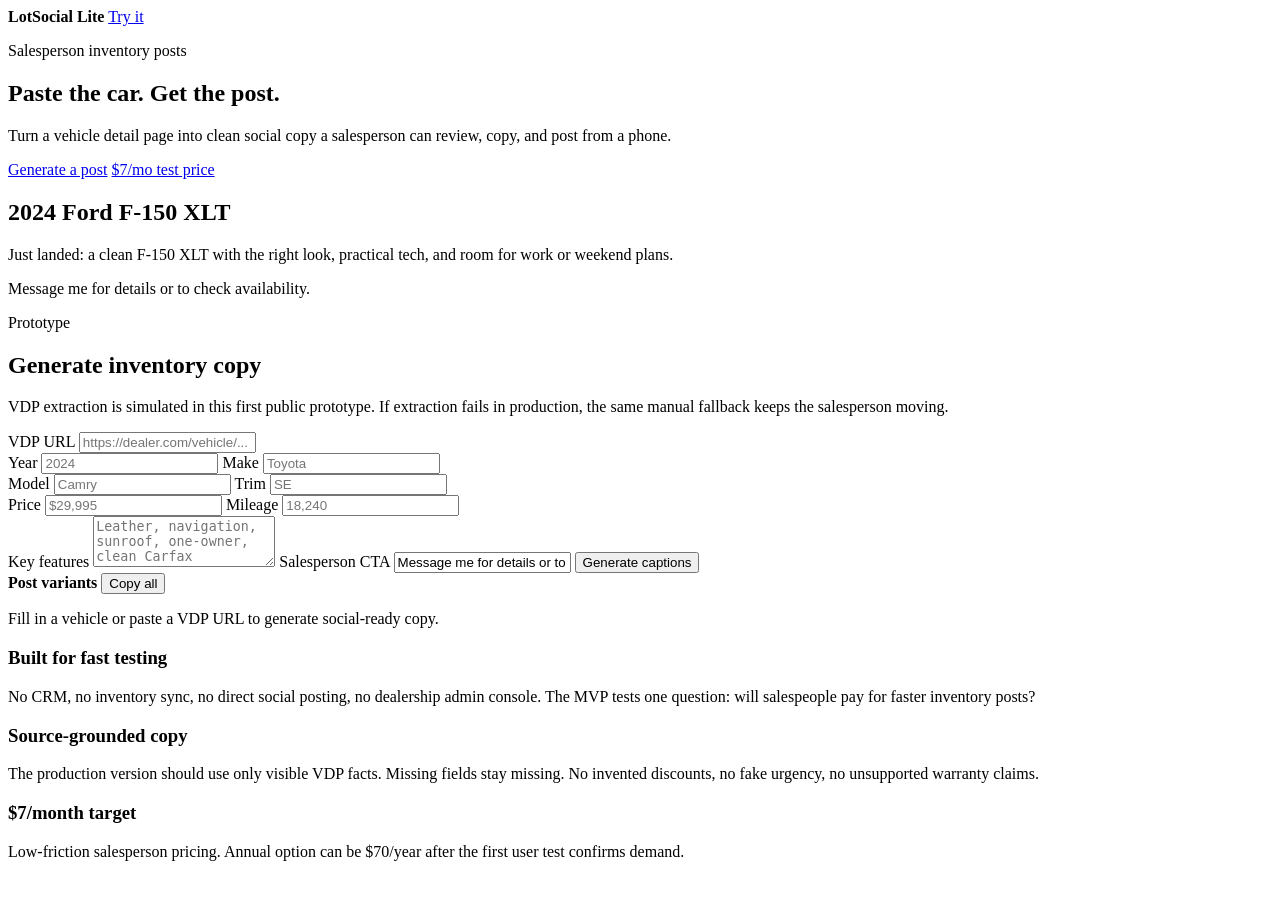
==== lotsocial-lite/index.html @ 6b3e2ec0 "Add LotSocial Lite prototype page" ====
<!doctype html>
<html lang="en">
  <head>
    <meta charset="utf-8" />
    <meta name="viewport" content="width=device-width, initial-scale=1" />
    <title>LotSocial Lite</title>
    <meta
      name="description"
      content="Paste a vehicle detail page and turn it into social-ready inventory copy in under 60 seconds."
    />
    <link rel="stylesheet" href="styles.css" />
  </head>
  <body>
    <main>
      <section class="hero">
        <nav>
          <strong>LotSocial Lite</strong>
          <a href="#try">Try it</a>
        </nav>
        <div class="hero-grid">
          <div>
            <p class="eyebrow">Salesperson inventory posts</p>
            <h1>Paste the car. Get the post.</h1>
            <p class="lede">
              Turn a vehicle detail page into clean social copy a salesperson can review, copy, and post from a phone.
            </p>
            <div class="hero-actions">
              <a class="button primary" href="#try">Generate a post</a>
              <a class="button ghost" href="#pricing">$7/mo test price</a>
            </div>
          </div>
          <div class="phone-card" aria-label="Example generated post">
            <div class="phone-top"></div>
            <h2>2024 Ford F-150 XLT</h2>
            <p>
              Just landed: a clean F-150 XLT with the right look, practical tech, and room for work or weekend plans.
            </p>
            <span>Message me for details or to check availability.</span>
          </div>
        </div>
      </section>

      <section class="workflow" id="try">
        <div class="section-heading">
          <p class="eyebrow">Prototype</p>
          <h2>Generate inventory copy</h2>
          <p>
            VDP extraction is simulated in this first public prototype. If extraction fails in production, the same manual fallback keeps the salesperson moving.
          </p>
        </div>

        <div class="builder">
          <form id="vehicleForm">
            <label>
              VDP URL
              <input id="vdpUrl" type="url" placeholder="https://dealer.com/vehicle/..." />
            </label>
            <div class="two-col">
              <label>
                Year
                <input id="year" placeholder="2024" />
              </label>
              <label>
                Make
                <input id="make" placeholder="Toyota" />
              </label>
            </div>
            <div class="two-col">
              <label>
                Model
                <input id="model" placeholder="Camry" />
              </label>
              <label>
                Trim
                <input id="trim" placeholder="SE" />
              </label>
            </div>
            <div class="two-col">
              <label>
                Price
                <input id="price" placeholder="$29,995" />
              </label>
              <label>
                Mileage
                <input id="mileage" placeholder="18,240" />
              </label>
            </div>
            <label>
              Key features
              <textarea id="features" rows="3" placeholder="Leather, navigation, sunroof, one-owner, clean Carfax"></textarea>
            </label>
            <label>
              Salesperson CTA
              <input id="cta" value="Message me for details or to check availability." />
            </label>
            <button type="submit">Generate captions</button>
          </form>

          <div class="output-panel">
            <div class="output-top">
              <strong>Post variants</strong>
              <button id="copyAll" type="button">Copy all</button>
            </div>
            <div id="outputs" class="outputs">
              <p class="empty">Fill in a vehicle or paste a VDP URL to generate social-ready copy.</p>
            </div>
          </div>
        </div>
      </section>

      <section class="rules">
        <article>
          <h3>Built for fast testing</h3>
          <p>No CRM, no inventory sync, no direct social posting, no dealership admin console. The MVP tests one question: will salespeople pay for faster inventory posts?</p>
        </article>
        <article>
          <h3>Source-grounded copy</h3>
          <p>The production version should use only visible VDP facts. Missing fields stay missing. No invented discounts, no fake urgency, no unsupported warranty claims.</p>
        </article>
        <article id="pricing">
          <h3>$7/month target</h3>
          <p>Low-friction salesperson pricing. Annual option can be $70/year after the first user test confirms demand.</p>
        </article>
      </section>
    </main>
    <script src="app.js"></script>
  </body>
</html>
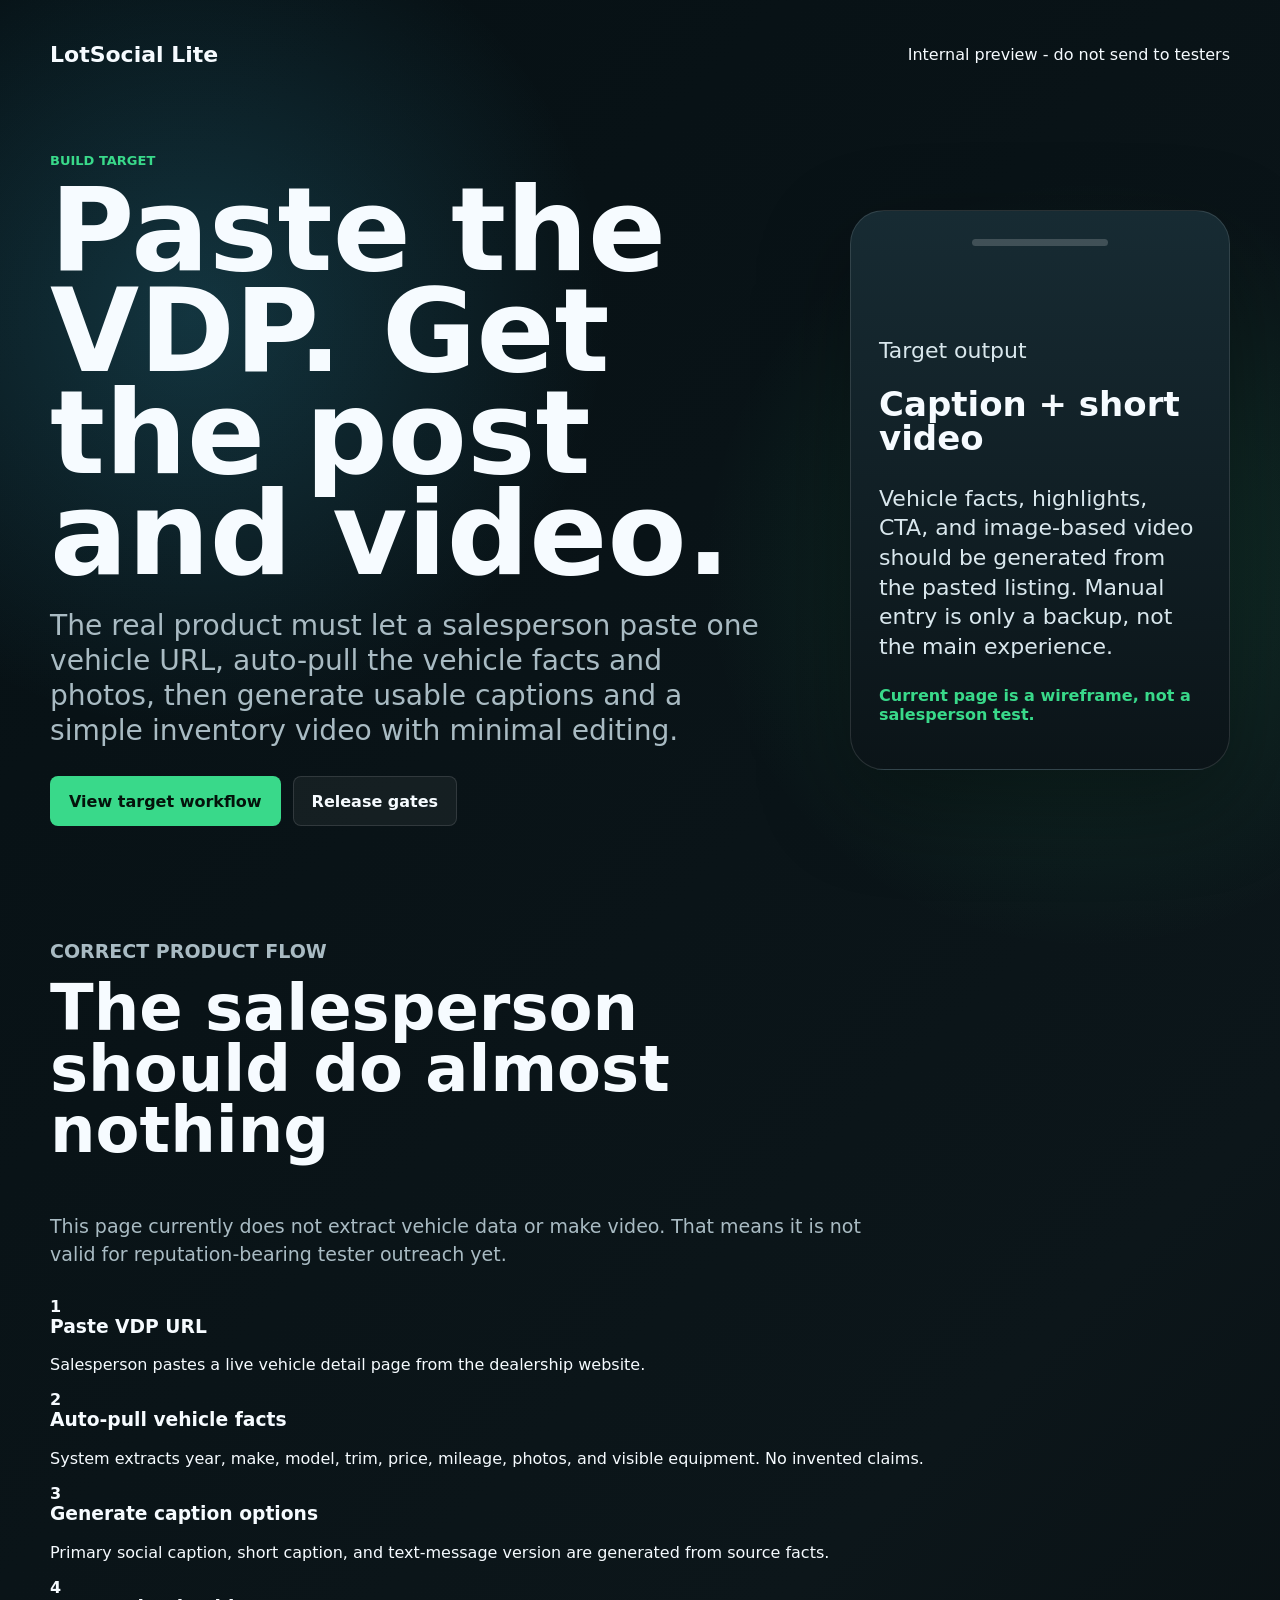
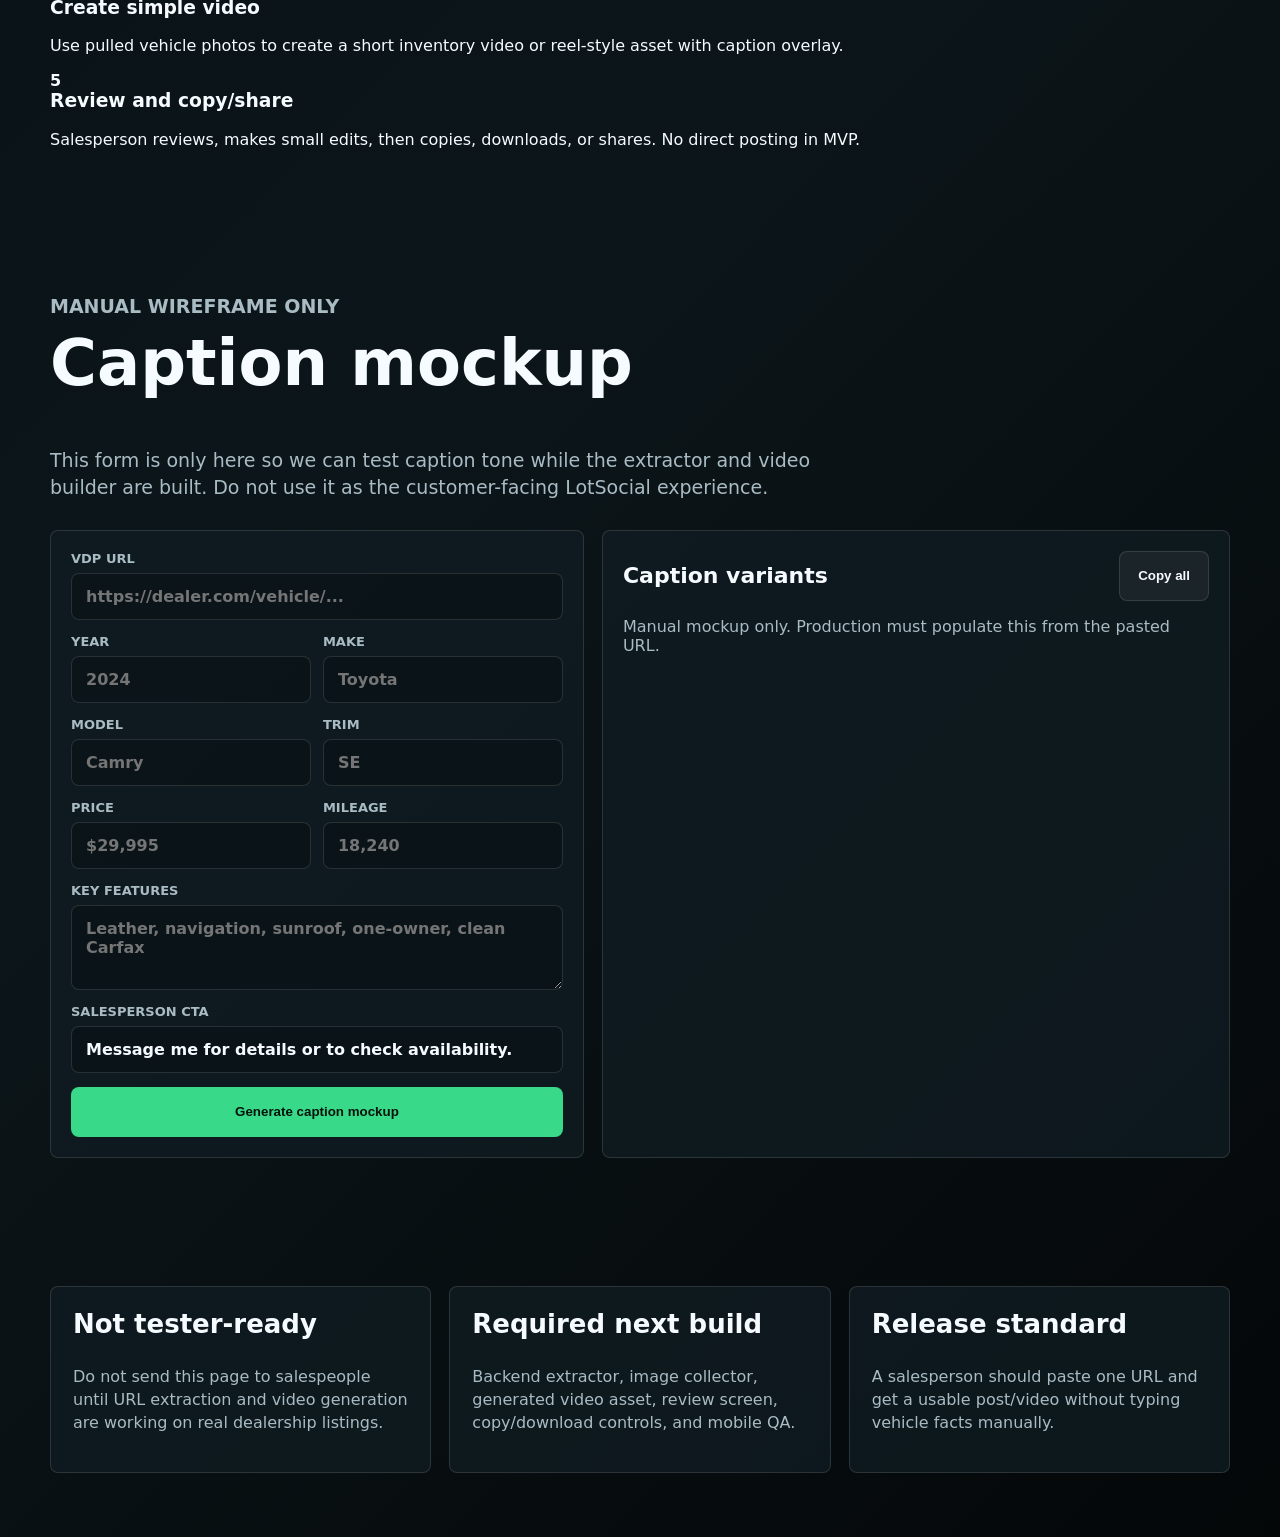
==== commit 59cf21d5: "Reframe LotSocial Lite as internal preview" ====
--- a/lotsocial-lite/index.html
+++ b/lotsocial-lite/index.html
@@ -3,10 +3,10 @@
   <head>
     <meta charset="utf-8" />
     <meta name="viewport" content="width=device-width, initial-scale=1" />
-    <title>LotSocial Lite</title>
+    <title>LotSocial Lite - Internal Preview</title>
     <meta
       name="description"
-      content="Paste a vehicle detail page and turn it into social-ready inventory copy in under 60 seconds."
+      content="Internal build preview for LotSocial Lite. Not ready for salesperson testing."
     />
     <link rel="stylesheet" href="styles.css" />
   </head>
@@ -15,37 +15,76 @@
       <section class="hero">
         <nav>
           <strong>LotSocial Lite</strong>
-          <a href="#try">Try it</a>
+          <span class="status-pill">Internal preview - do not send to testers</span>
         </nav>
         <div class="hero-grid">
           <div>
-            <p class="eyebrow">Salesperson inventory posts</p>
-            <h1>Paste the car. Get the post.</h1>
+            <p class="eyebrow warning">Build target</p>
+            <h1>Paste the VDP. Get the post and video.</h1>
             <p class="lede">
-              Turn a vehicle detail page into clean social copy a salesperson can review, copy, and post from a phone.
+              The real product must let a salesperson paste one vehicle URL, auto-pull the vehicle facts and photos, then generate usable captions and a simple inventory video with minimal editing.
             </p>
             <div class="hero-actions">
-              <a class="button primary" href="#try">Generate a post</a>
-              <a class="button ghost" href="#pricing">$7/mo test price</a>
+              <a class="button primary" href="#workflow">View target workflow</a>
+              <a class="button ghost" href="#gates">Release gates</a>
             </div>
           </div>
-          <div class="phone-card" aria-label="Example generated post">
+          <div class="phone-card" aria-label="Target generated output">
             <div class="phone-top"></div>
-            <h2>2024 Ford F-150 XLT</h2>
+            <p class="mini-label">Target output</p>
+            <h2>Caption + short video</h2>
             <p>
-              Just landed: a clean F-150 XLT with the right look, practical tech, and room for work or weekend plans.
+              Vehicle facts, highlights, CTA, and image-based video should be generated from the pasted listing. Manual entry is only a backup, not the main experience.
             </p>
-            <span>Message me for details or to check availability.</span>
+            <span>Current page is a wireframe, not a salesperson test.</span>
           </div>
+        </div>
+      </section>
+
+      <section class="workflow" id="workflow">
+        <div class="section-heading">
+          <p class="eyebrow">Correct product flow</p>
+          <h2>The salesperson should do almost nothing</h2>
+          <p>
+            This page currently does not extract vehicle data or make video. That means it is not valid for reputation-bearing tester outreach yet.
+          </p>
+        </div>
+
+        <div class="flow-grid">
+          <article>
+            <b>1</b>
+            <h3>Paste VDP URL</h3>
+            <p>Salesperson pastes a live vehicle detail page from the dealership website.</p>
+          </article>
+          <article>
+            <b>2</b>
+            <h3>Auto-pull vehicle facts</h3>
+            <p>System extracts year, make, model, trim, price, mileage, photos, and visible equipment. No invented claims.</p>
+          </article>
+          <article>
+            <b>3</b>
+            <h3>Generate caption options</h3>
+            <p>Primary social caption, short caption, and text-message version are generated from source facts.</p>
+          </article>
+          <article>
+            <b>4</b>
+            <h3>Create simple video</h3>
+            <p>Use pulled vehicle photos to create a short inventory video or reel-style asset with caption overlay.</p>
+          </article>
+          <article>
+            <b>5</b>
+            <h3>Review and copy/share</h3>
+            <p>Salesperson reviews, makes small edits, then copies, downloads, or shares. No direct posting in MVP.</p>
+          </article>
         </div>
       </section>
 
       <section class="workflow" id="try">
         <div class="section-heading">
-          <p class="eyebrow">Prototype</p>
-          <h2>Generate inventory copy</h2>
+          <p class="eyebrow warning">Manual wireframe only</p>
+          <h2>Caption mockup</h2>
           <p>
-            VDP extraction is simulated in this first public prototype. If extraction fails in production, the same manual fallback keeps the salesperson moving.
+            This form is only here so we can test caption tone while the extractor and video builder are built. Do not use it as the customer-facing LotSocial experience.
           </p>
         </div>
 
@@ -93,33 +132,33 @@
               Salesperson CTA
               <input id="cta" value="Message me for details or to check availability." />
             </label>
-            <button type="submit">Generate captions</button>
+            <button type="submit">Generate caption mockup</button>
           </form>
 
           <div class="output-panel">
             <div class="output-top">
-              <strong>Post variants</strong>
+              <strong>Caption variants</strong>
               <button id="copyAll" type="button">Copy all</button>
             </div>
             <div id="outputs" class="outputs">
-              <p class="empty">Fill in a vehicle or paste a VDP URL to generate social-ready copy.</p>
+              <p class="empty">Manual mockup only. Production must populate this from the pasted URL.</p>
             </div>
           </div>
         </div>
       </section>
 
-      <section class="rules">
+      <section class="rules" id="gates">
         <article>
-          <h3>Built for fast testing</h3>
-          <p>No CRM, no inventory sync, no direct social posting, no dealership admin console. The MVP tests one question: will salespeople pay for faster inventory posts?</p>
+          <h3>Not tester-ready</h3>
+          <p>Do not send this page to salespeople until URL extraction and video generation are working on real dealership listings.</p>
         </article>
         <article>
-          <h3>Source-grounded copy</h3>
-          <p>The production version should use only visible VDP facts. Missing fields stay missing. No invented discounts, no fake urgency, no unsupported warranty claims.</p>
+          <h3>Required next build</h3>
+          <p>Backend extractor, image collector, generated video asset, review screen, copy/download controls, and mobile QA.</p>
         </article>
-        <article id="pricing">
-          <h3>$7/month target</h3>
-          <p>Low-friction salesperson pricing. Annual option can be $70/year after the first user test confirms demand.</p>
+        <article>
+          <h3>Release standard</h3>
+          <p>A salesperson should paste one URL and get a usable post/video without typing vehicle facts manually.</p>
         </article>
       </section>
     </main>
--- a/lotsocial-lite/styles.css
+++ b/lotsocial-lite/styles.css
@@ -0,0 +1,336 @@
+:root {
+  --bg: #071013;
+  --panel: #101c22;
+  --panel-2: #13272f;
+  --text: #f6fbff;
+  --muted: #a9bbc3;
+  --line: rgba(255, 255, 255, 0.12);
+  --green: #39d98a;
+  --cyan: #48d6ff;
+  --orange: #ffb84d;
+  font-family: Inter, ui-sans-serif, system-ui, -apple-system, BlinkMacSystemFont, "Segoe UI", sans-serif;
+}
+
+* {
+  box-sizing: border-box;
+}
+
+body {
+  margin: 0;
+  color: var(--text);
+  background:
+    radial-gradient(circle at 15% 10%, rgba(72, 214, 255, 0.18), transparent 26rem),
+    radial-gradient(circle at 85% 18%, rgba(57, 217, 138, 0.16), transparent 24rem),
+    linear-gradient(135deg, #061014, #0c161a 54%, #040708);
+}
+
+main {
+  width: min(1180px, calc(100vw - 32px));
+  margin: 0 auto;
+}
+
+.hero {
+  min-height: 92vh;
+  padding: 28px 0 48px;
+  display: grid;
+  align-content: start;
+}
+
+nav {
+  display: flex;
+  justify-content: space-between;
+  align-items: center;
+  padding: 14px 0;
+}
+
+nav strong {
+  font-size: 22px;
+}
+
+a {
+  color: inherit;
+  text-decoration: none;
+}
+
+nav a {
+  color: var(--cyan);
+  font-weight: 800;
+}
+
+.hero-grid {
+  display: grid;
+  grid-template-columns: minmax(0, 1fr) 380px;
+  gap: 56px;
+  align-items: center;
+  padding-top: 72px;
+}
+
+.eyebrow {
+  margin: 0 0 12px;
+  color: var(--green);
+  font-size: 13px;
+  font-weight: 900;
+  letter-spacing: 0;
+  text-transform: uppercase;
+}
+
+h1,
+h2,
+h3,
+p {
+  margin-top: 0;
+}
+
+h1 {
+  max-width: 760px;
+  margin-bottom: 22px;
+  font-size: clamp(54px, 9vw, 124px);
+  line-height: 0.88;
+  letter-spacing: 0;
+}
+
+.lede {
+  max-width: 710px;
+  color: var(--muted);
+  font-size: clamp(21px, 2.2vw, 31px);
+  line-height: 1.25;
+}
+
+.hero-actions {
+  display: flex;
+  flex-wrap: wrap;
+  gap: 12px;
+  margin-top: 28px;
+}
+
+.button,
+form button,
+#copyAll {
+  display: inline-flex;
+  align-items: center;
+  justify-content: center;
+  min-height: 50px;
+  padding: 0 18px;
+  border: 1px solid transparent;
+  border-radius: 8px;
+  font-weight: 900;
+  cursor: pointer;
+}
+
+.primary,
+form button {
+  color: #04130b;
+  background: var(--green);
+}
+
+.ghost,
+#copyAll {
+  color: var(--text);
+  border-color: var(--line);
+  background: rgba(255, 255, 255, 0.05);
+}
+
+.phone-card {
+  min-height: 560px;
+  padding: 28px;
+  border: 1px solid var(--line);
+  border-radius: 34px;
+  background: linear-gradient(180deg, #172b33, #0b1418);
+  box-shadow: 0 32px 90px rgba(0, 0, 0, 0.35);
+}
+
+.phone-top {
+  width: 42%;
+  height: 7px;
+  margin: 0 auto 90px;
+  border-radius: 999px;
+  background: rgba(255, 255, 255, 0.18);
+}
+
+.phone-card h2 {
+  font-size: 34px;
+  line-height: 1;
+}
+
+.phone-card p {
+  color: #d9e7ed;
+  font-size: 22px;
+  line-height: 1.35;
+}
+
+.phone-card span {
+  display: block;
+  margin-top: 24px;
+  color: var(--green);
+  font-weight: 900;
+}
+
+.workflow,
+.rules {
+  padding: 64px 0;
+}
+
+.section-heading {
+  max-width: 820px;
+  margin-bottom: 28px;
+}
+
+.section-heading h2 {
+  font-size: clamp(38px, 5vw, 72px);
+  line-height: 0.95;
+}
+
+.section-heading p {
+  color: var(--muted);
+  font-size: 19px;
+  line-height: 1.45;
+}
+
+.builder {
+  display: grid;
+  grid-template-columns: minmax(0, 0.85fr) minmax(0, 1fr);
+  gap: 18px;
+}
+
+form,
+.output-panel,
+.rules article {
+  border: 1px solid var(--line);
+  border-radius: 8px;
+  background: rgba(16, 28, 34, 0.84);
+}
+
+form {
+  display: grid;
+  gap: 14px;
+  padding: 20px;
+}
+
+.two-col {
+  display: grid;
+  grid-template-columns: 1fr 1fr;
+  gap: 12px;
+}
+
+label {
+  display: grid;
+  gap: 7px;
+  color: var(--muted);
+  font-size: 13px;
+  font-weight: 900;
+  text-transform: uppercase;
+}
+
+input,
+textarea {
+  width: 100%;
+  padding: 13px 14px;
+  color: var(--text);
+  border: 1px solid var(--line);
+  border-radius: 8px;
+  background: rgba(0, 0, 0, 0.22);
+  font: inherit;
+  font-size: 16px;
+  text-transform: none;
+}
+
+textarea {
+  resize: vertical;
+}
+
+.output-panel {
+  min-height: 520px;
+  padding: 20px;
+}
+
+.output-top {
+  display: flex;
+  justify-content: space-between;
+  align-items: center;
+  gap: 16px;
+  margin-bottom: 16px;
+}
+
+.output-top strong {
+  font-size: 22px;
+}
+
+.outputs {
+  display: grid;
+  gap: 14px;
+}
+
+.variant {
+  padding: 16px;
+  border: 1px solid var(--line);
+  border-radius: 8px;
+  background: rgba(255, 255, 255, 0.05);
+}
+
+.variant b {
+  display: block;
+  margin-bottom: 8px;
+  color: var(--cyan);
+  text-transform: uppercase;
+}
+
+.variant p {
+  margin-bottom: 12px;
+  color: #e4eef2;
+  line-height: 1.45;
+}
+
+.variant button {
+  min-height: 38px;
+  padding: 0 12px;
+  color: #071013;
+  border: 0;
+  border-radius: 8px;
+  background: var(--orange);
+  font-weight: 900;
+  cursor: pointer;
+}
+
+.empty {
+  color: var(--muted);
+}
+
+.rules {
+  display: grid;
+  grid-template-columns: repeat(3, 1fr);
+  gap: 18px;
+}
+
+.rules article {
+  padding: 22px;
+}
+
+.rules h3 {
+  font-size: 26px;
+}
+
+.rules p {
+  color: var(--muted);
+  line-height: 1.45;
+}
+
+@media (max-width: 860px) {
+  main {
+    width: min(100vw - 22px, 640px);
+  }
+
+  .hero-grid,
+  .builder,
+  .rules,
+  .two-col {
+    grid-template-columns: 1fr;
+  }
+
+  .hero-grid {
+    padding-top: 36px;
+  }
+
+  .phone-card {
+    min-height: 420px;
+  }
+}
